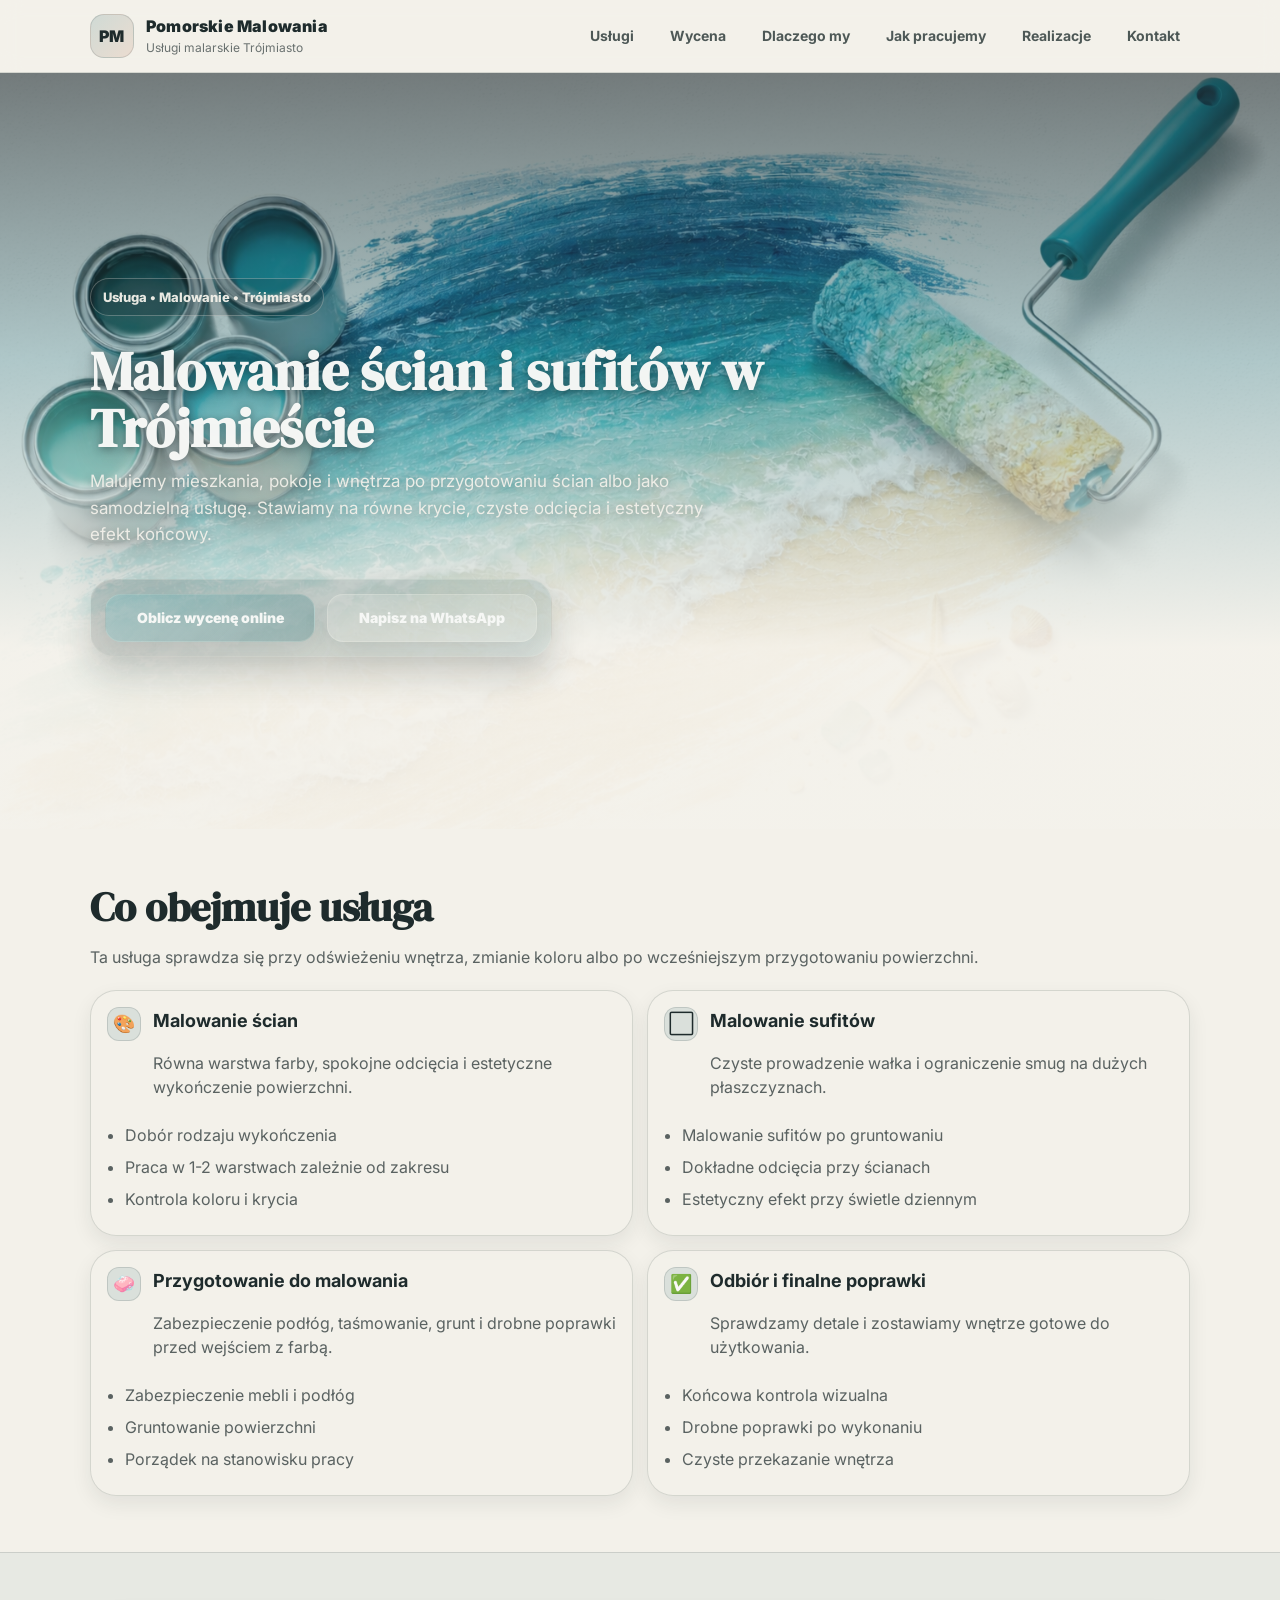
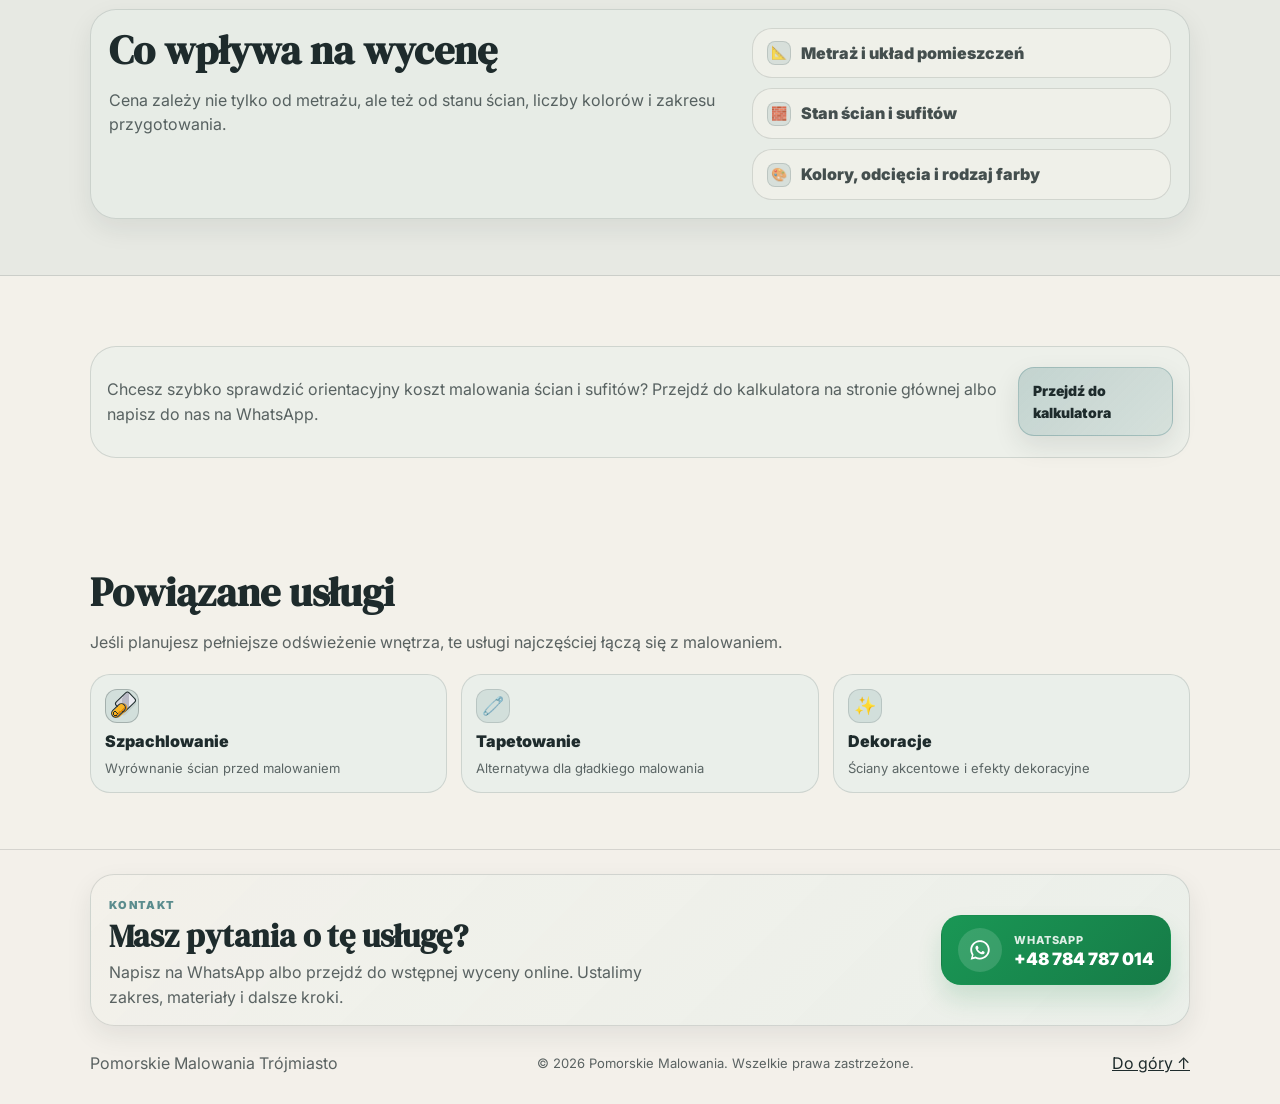
==== malowanie-scian-sufitow-trojmiasto.html @ f87e85d4 "Add SEO pages and sitemap for website" ====
﻿<!doctype html>
<html lang="pl" data-lang="pl">
  <head>
    <meta charset="UTF-8" />
    <meta name="viewport" content="width=device-width, initial-scale=1" />
    <meta name="description" content="Malowanie ścian i sufitów w Gdańsku, Gdyni i Sopocie. Równe odcięcia, estetyczne wykończenie, pomoc w doborze farby i szybka wycena online." />
    <meta name="robots" content="index,follow" />
    <meta name="theme-color" content="#2F6F73" />
    <meta property="og:title" content="Malowanie ścian i sufitów Trójmiasto | Pomorskie Malowania" />
    <meta property="og:description" content="Malowanie ścian i sufitów w Trójmieście. Czysta praca, równe odcięcia i szybka wycena online." />
    <meta property="og:type" content="website" />
    <meta property="og:locale" content="pl_PL" />
    <meta property="og:url" content="https://pomorskie-malowania.pl/malowanie-scian-sufitow-trojmiasto.html" />
    <meta property="og:image" content="./img/og-cover.jpg" />
    <link rel="canonical" href="https://pomorskie-malowania.pl/malowanie-scian-sufitow-trojmiasto.html" />
    <title>Malowanie ścian i sufitów Trójmiasto | Pomorskie Malowania</title>
    <link rel="preconnect" href="https://fonts.googleapis.com" />
    <link rel="preconnect" href="https://fonts.gstatic.com" crossorigin />
    <link
      href="https://fonts.googleapis.com/css2?family=DM+Serif+Display&family=Inter:wght@400;500;600;700;800;900&display=swap"
      rel="stylesheet"
    />
    <link rel="preload" as="image" href="./img/hero-texture.png" />
    <link rel="stylesheet" href="./style.css?v=20260315-9" />
    <link rel="icon" href="/favicon.ico" />
    <script type="application/ld+json">
      {
        "@context": "https://schema.org",
        "@type": "Service",
        "name": "Malowanie ścian i sufitów",
        "serviceType": "Malowanie ścian i sufitów",
        "areaServed": ["Gdańsk", "Gdynia", "Sopot"],
        "provider": {
          "@type": "LocalBusiness",
          "name": "Pomorskie Malowania",
          "telephone": "+48 784 787 014",
          "url": "https://pomorskie-malowania.pl"
        }
      }
    </script>
  </head>
  <body>
    <a class="skip-link" href="#top">Przejdź do treści</a>
    <header class="site-header">
      <div class="container header-row">
        <a class="brand" href="./index.html" aria-label="Pomorskie Malowania">
          <span class="brand-mark">PM</span>
          <span class="brand-text">
            <span class="brand-name">Pomorskie Malowania</span>
            <span class="brand-sub">Usługi malarskie Trójmiasto</span>
          </span>
        </a>
        <nav class="nav" aria-label="Nawigacja">
          <a href="./index.html#services">Usługi</a>
          <a href="./index.html#estimate">Wycena</a>
          <a href="./index.html#why">Dlaczego my</a>
          <a href="./index.html#process">Jak pracujemy</a>
          <a href="./index.html#gallery">Realizacje</a>
          <a href="./index.html#contact">Kontakt</a>
        </nav>
        <button
          class="burger"
          id="burger"
          data-label-open="Otwórz menu"
          data-label-close="Zamknij menu"
          aria-label="Otwórz menu"
          aria-expanded="false"
          aria-controls="mobileNav"
        >
          <span></span><span></span><span></span>
        </button>
      </div>
      <div class="mobile-nav" id="mobileNav">
        <a href="./index.html#services">Usługi</a>
        <a href="./index.html#estimate">Wycena</a>
        <a href="./index.html#why">Dlaczego my</a>
        <a href="./index.html#process">Jak pracujemy</a>
        <a href="./index.html#gallery">Realizacje</a>
        <a href="./index.html#faq">FAQ</a>
        <a href="./index.html#contact">Kontakt</a>
      </div>
    </header>
    <main id="top">
      <section class="hero-cover service-hero" aria-label="Malowanie ścian i sufitów w Trójmieście">
        <div class="hero-overlay"></div>
        <div class="container hero-content">
          <div class="hero-left">
            <p class="pill">Usługa • Malowanie • Trójmiasto</p>
            <h1 class="h1">Malowanie ścian i sufitów w Trójmieście</h1>
            <p class="lead">Malujemy mieszkania, pokoje i wnętrza po przygotowaniu ścian albo jako samodzielną usługę. Stawiamy na równe krycie, czyste odcięcia i estetyczny efekt końcowy.</p>
            <div class="hero-actions">
              <a class="btn btn-primary" href="./index.html#estimate">Oblicz wycenę online</a>
              <a class="btn btn-ghost" href="https://wa.me/48784787014" target="_blank" rel="noopener">Napisz na WhatsApp</a>
            </div>
          </div>
        </div>
      </section>

      <section class="section">
        <div class="container">
          <div class="section-head">
            <h2 class="h2">Co obejmuje usługa</h2>
            <p class="muted">Ta usługa sprawdza się przy odświeżeniu wnętrza, zmianie koloru albo po wcześniejszym przygotowaniu powierzchni.</p>
          </div>
          <div class="service-grid">
            <article class="service">
              <div class="service-top"><span class="ui-ico">🎨</span><div><h3 class="h3">Malowanie ścian</h3><p class="muted">Równa warstwa farby, spokojne odcięcia i estetyczne wykończenie powierzchni.</p></div></div>
              <ul class="service-list"><li>Dobór rodzaju wykończenia</li><li>Praca w 1-2 warstwach zależnie od zakresu</li><li>Kontrola koloru i krycia</li></ul>
            </article>
            <article class="service">
              <div class="service-top"><span class="ui-ico">⬜</span><div><h3 class="h3">Malowanie sufitów</h3><p class="muted">Czyste prowadzenie wałka i ograniczenie smug na dużych płaszczyznach.</p></div></div>
              <ul class="service-list"><li>Malowanie sufitów po gruntowaniu</li><li>Dokładne odcięcia przy ścianach</li><li>Estetyczny efekt przy świetle dziennym</li></ul>
            </article>
            <article class="service">
              <div class="service-top"><span class="ui-ico">🧼</span><div><h3 class="h3">Przygotowanie do malowania</h3><p class="muted">Zabezpieczenie podłóg, taśmowanie, grunt i drobne poprawki przed wejściem z farbą.</p></div></div>
              <ul class="service-list"><li>Zabezpieczenie mebli i podłóg</li><li>Gruntowanie powierzchni</li><li>Porządek na stanowisku pracy</li></ul>
            </article>
            <article class="service">
              <div class="service-top"><span class="ui-ico">✅</span><div><h3 class="h3">Odbiór i finalne poprawki</h3><p class="muted">Sprawdzamy detale i zostawiamy wnętrze gotowe do użytkowania.</p></div></div>
              <ul class="service-list"><li>Końcowa kontrola wizualna</li><li>Drobne poprawki po wykonaniu</li><li>Czyste przekazanie wnętrza</li></ul>
            </article>
          </div>
        </div>
      </section>

      <section class="section section-soft">
        <div class="container">
          <div class="promise">
            <div class="promise-left">
              <h2 class="h2">Co wpływa na wycenę</h2>
              <p class="muted">Cena zależy nie tylko od metrażu, ale też od stanu ścian, liczby kolorów i zakresu przygotowania.</p>
            </div>
            <div class="promise-right">
              <div class="promise-item"><span class="ui-ico">📐</span>Metraż i układ pomieszczeń</div>
              <div class="promise-item"><span class="ui-ico">🧱</span>Stan ścian i sufitów</div>
              <div class="promise-item"><span class="ui-ico">🎨</span>Kolory, odcięcia i rodzaj farby</div>
            </div>
          </div>
        </div>
      </section>

      <section class="section">
        <div class="container">
          <div class="service-cta">
            <p class="muted">Chcesz szybko sprawdzić orientacyjny koszt malowania ścian i sufitów? Przejdź do kalkulatora na stronie głównej albo napisz do nas na WhatsApp.</p>
            <a class="btn btn-primary" href="./index.html#estimate">Przejdź do kalkulatora</a>
          </div>
        </div>
      </section>

      <section class="section">
        <div class="container">
          <div class="section-head">
            <h2 class="h2">Powiązane usługi</h2>
            <p class="muted">Jeśli planujesz pełniejsze odświeżenie wnętrza, te usługi najczęściej łączą się z malowaniem.</p>
          </div>
          <div class="grid-3">
            <a class="type" href="./szpachlowanie-scian-trojmiasto.html"><span class="ui-ico ui-ico-putty" aria-hidden="true"></span><span class="type-title">Szpachlowanie</span><span class="type-text">Wyrównanie ścian przed malowaniem</span></a>
            <a class="type" href="./tapetowanie-trojmiasto.html"><span class="ui-ico">🧷</span><span class="type-title">Tapetowanie</span><span class="type-text">Alternatywa dla gładkiego malowania</span></a>
            <a class="type" href="./wykonczenia-dekoracyjne-trojmiasto.html"><span class="ui-ico">✨</span><span class="type-title">Dekoracje</span><span class="type-text">Ściany akcentowe i efekty dekoracyjne</span></a>
          </div>
        </div>
      </section>
    </main>
    <footer class="footer" id="contact">
      <div class="container footer-stack">
        <div class="footer-contact-card">
          <div class="footer-contact-copy">
            <span class="footer-kicker">Kontakt</span>
            <h2 class="footer-title">Masz pytania o tę usługę?</h2>
            <p class="muted footer-text">
              Napisz na WhatsApp albo przejdź do wstępnej wyceny online. Ustalimy zakres, materiały i dalsze kroki.
            </p>
          </div>
          <a
            class="footer-whatsapp"
            href="https://wa.me/48784787014"
            target="_blank"
            rel="noopener"
            aria-label="Napisz na WhatsApp +48 784 787 014"
          >
            <span class="footer-whatsapp-icon" aria-hidden="true">
              <svg viewBox="0 0 32 32" focusable="false">
                <path d="M16 3C8.83 3 3 8.71 3 15.76c0 2.54.76 4.98 2.2 7.08L3.5 29l6.39-1.66A13.2 13.2 0 0 0 16 28.53c7.17 0 13-5.72 13-12.77S23.17 3 16 3Zm0 23.3c-1.9 0-3.76-.5-5.39-1.46l-.39-.23-3.79.98 1.01-3.66-.25-.38a10.97 10.97 0 0 1-1.7-5.79c0-5.82 4.71-10.55 10.51-10.55 5.8 0 10.51 4.73 10.51 10.55 0 5.82-4.71 10.54-10.51 10.54Zm5.76-7.9c-.31-.15-1.83-.89-2.11-.99-.28-.1-.49-.15-.69.15-.2.3-.79.99-.97 1.2-.18.2-.36.23-.67.08-.31-.15-1.3-.47-2.47-1.5a9.24 9.24 0 0 1-1.72-2.1c-.18-.3-.02-.46.13-.61.14-.14.31-.36.46-.53.15-.18.2-.3.31-.5.1-.2.05-.38-.03-.53-.08-.15-.69-1.66-.95-2.28-.25-.59-.5-.51-.69-.52h-.59c-.2 0-.53.08-.81.38s-1.06 1.03-1.06 2.51 1.08 2.9 1.24 3.1c.15.2 2.11 3.34 5.11 4.67.71.31 1.26.5 1.69.64.71.23 1.35.2 1.86.12.57-.09 1.83-.75 2.09-1.47.26-.72.26-1.34.18-1.47-.08-.13-.28-.2-.59-.35Z" />
              </svg>
            </span>
            <span class="footer-whatsapp-copy">
              <span class="footer-whatsapp-label">WhatsApp</span>
              <span class="footer-whatsapp-number">+48 784 787 014</span>
            </span>
          </a>
        </div>
        <div class="footer-row">
          <span class="muted">Pomorskie Malowania Trójmiasto</span>
          <p class="tiny muted">© <span id="year"></span> Pomorskie Malowania. <span>Wszelkie prawa zastrzeżone.</span></p>
          <a class="muted link" href="#top">Do góry ↑</a>
        </div>
      </div>
    </footer>
    <script src="./script.js?v=20260314-1"></script>
  </body>
</html>
---- style.css ----
﻿:root {
  /* Palette */
  --bg: #f3f1ea;
  --surface: #e7efea;
  --sea: #2f6f73;
  --ink: #1e2b2c;
  --accent: #c77b5a;

  --line: rgba(30, 43, 44, 0.14);
  --shadow: 0 14px 40px rgba(30, 43, 44, 0.12);
  --shadow2: 0 10px 26px rgba(30, 43, 44, 0.1);

  --r-xl: 26px;
  --r-lg: 20px;
  --r-md: 16px;
}

* {
  box-sizing: border-box;
}

html {
  scroll-behavior: smooth;
}

body {
  margin: 0;
  background: var(--bg);
  color: var(--ink);
  font-family:
    Inter,
    system-ui,
    -apple-system,
    Segoe UI,
    Roboto,
    Arial,
    sans-serif;
  line-height: 1.55;
}

img {
  max-width: 100%;
  height: auto;
}

.container {
  width: min(1100px, calc(100% - 32px));
  margin: 0 auto;
}

/* Accessibility */
.skip-link {
  position: absolute;
  left: -999px;
  top: 10px;
  padding: 10px 12px;
  border-radius: 12px;
  background: rgba(47, 111, 115, 0.18);
  border: 1px solid var(--line);
  color: var(--ink);
  text-decoration: none;
  font-weight: 900;
  z-index: 9999;
}
.skip-link:focus {
  left: 12px;
}

/* Typography */
.h1 {
  font-family: "DM Serif Display", serif;
  font-size: clamp(32px, 4.2vw, 54px);
  line-height: 1.05;
  margin: 14px 0 12px;
  letter-spacing: 0.2px;
}

.h2 {
  font-family: "DM Serif Display", serif;
  font-size: clamp(26px, 3.2vw, 40px);
  line-height: 1.1;
  margin: 0 0 10px;
}

.h3 {
  font-size: 18px;
  margin: 0 0 10px;
}

.lead {
  font-size: 17px;
  margin: 0 0 18px;
  color: rgba(30, 43, 44, 0.86);
}

.muted {
  color: rgba(30, 43, 44, 0.72);
}
.tiny {
  font-size: 13px;
}
.accent {
  color: var(--sea);
}

a:focus-visible,
button:focus-visible,
input:focus-visible,
select:focus-visible,
textarea:focus-visible {
  outline: 3px solid rgba(47, 111, 115, 0.28);
  outline-offset: 2px;
}

/* Header */
.site-header {
  position: sticky;
  top: 0;
  z-index: 50;
  backdrop-filter: blur(10px);
  background: rgba(243, 241, 234, 0.72);
  border-bottom: 1px solid var(--line);
}

.header-row {
  display: flex;
  align-items: center;
  justify-content: space-between;
  padding: 14px 0;
  gap: 14px;
}

.brand {
  display: flex;
  align-items: center;
  gap: 12px;
  text-decoration: none;
  color: var(--ink);
}

.brand-mark {
  width: 44px;
  height: 44px;
  display: grid;
  place-items: center;
  border-radius: 14px;
  background: linear-gradient(
    135deg,
    rgba(47, 111, 115, 0.18),
    rgba(199, 123, 90, 0.18)
  );
  border: 1px solid var(--line);
  font-weight: 900;
  letter-spacing: 0.6px;
}

.brand-text {
  display: flex;
  flex-direction: column;
}
.brand-name {
  font-weight: 900;
  letter-spacing: 0.2px;
}
.brand-sub {
  font-size: 12px;
  color: rgba(30, 43, 44, 0.65);
}

.nav {
  display: flex;
  gap: 16px;
  align-items: center;
}

.nav a {
  text-decoration: none;
  color: rgba(30, 43, 44, 0.78);
  font-weight: 700;
  font-size: 14px;
  padding: 10px 10px;
  border-radius: 12px;
}

.nav a:hover {
  background: rgba(47, 111, 115, 0.1);
  color: var(--ink);
}

/* Burger + mobile */
.burger {
  display: none;
  width: 46px;
  height: 46px;
  border-radius: 14px;
  background: rgba(47, 111, 115, 0.1);
  border: 1px solid var(--line);
  cursor: pointer;
}

.burger span {
  display: block;
  width: 20px;
  height: 2px;
  background: rgba(30, 43, 44, 0.8);
  margin: 5px auto;
  border-radius: 4px;
}

.mobile-nav {
  display: none;
  border-top: 1px solid var(--line);
  padding: 10px 0 14px;
}

.mobile-nav a {
  display: block;
  padding: 12px 16px;
  margin: 6px 16px;
  border-radius: 14px;
  text-decoration: none;
  font-weight: 800;
  color: rgba(30, 43, 44, 0.82);
  background: rgba(47, 111, 115, 0.08);
  border: 1px solid var(--line);
}

.mobile-nav.is-open {
  display: block;
}

/* Sections */
.section {
  padding: 56px 0;
}

.section-soft {
  background: rgba(47, 111, 115, 0.06);
  border-top: 1px solid var(--line);
  border-bottom: 1px solid var(--line);
}

.section-head {
  margin-bottom: 20px;
}

/* Buttons */
.btn {
  display: inline-flex;
  align-items: center;
  justify-content: center;
  gap: 10px;
  padding: 12px 14px;
  border-radius: 16px;
  border: 1px solid var(--line);
  text-decoration: none;
  font-weight: 900;
  font-size: 14px;
  transition:
    transform 0.08s ease,
    box-shadow 0.2s ease,
    background 0.2s ease;
  user-select: none;
  color: inherit;
}

.btn:active {
  transform: translateY(1px);
}

.btn-primary {
  background: linear-gradient(
    135deg,
    rgba(47, 111, 115, 0.22),
    rgba(47, 111, 115, 0.12)
  );
  border-color: rgba(47, 111, 115, 0.28);
  box-shadow: var(--shadow2);
}

.btn-primary:hover {
  background: linear-gradient(
    135deg,
    rgba(47, 111, 115, 0.28),
    rgba(199, 123, 90, 0.14)
  );
}

.btn-ghost {
  background: rgba(243, 241, 234, 0.6);
  color: rgba(30, 43, 44, 0.88);
}

.btn-ghost:hover {
  background: rgba(47, 111, 115, 0.1);
}
.btn-wide {
  width: 100%;
}

/* HERO */
.service-hero {
  min-height: 68vh;
  min-height: 68svh;
  padding: 48px 0 30px;
}

.service-hero .hero-left {
  max-width: 760px;
}

.hero-cover {
  position: relative;
  min-height: 84vh;
  min-height: 84svh;
  display: flex;
  align-items: center;
  padding: 56px 0 36px;

  background-image: url("./img/hero-texture.png");
  background-size: cover;
  background-position: 65% 35%;
  background-repeat: no-repeat;

  overflow: hidden;
}

.hero-overlay {
  position: absolute;
  inset: 0;
  background: linear-gradient(
    180deg,
    rgba(30, 43, 44, 0.62) 0%,
    rgba(47, 111, 115, 0.38) 38%,
    rgba(243, 241, 234, 0.94) 76%
  );
  z-index: 1;
  pointer-events: none;
}

.hero-content {
  position: relative;
  z-index: 2;
}

.hero-left {
  max-width: 680px;
  animation: heroFade 900ms ease-out both;
}

@keyframes heroFade {
  from {
    opacity: 0;
    transform: translateY(14px);
  }
  to {
    opacity: 1;
    transform: translateY(0);
  }
}

/* Better headline contrast on textured hero image */
.hero-cover .h1 {
  color: rgba(247, 248, 246, 0.98);
  text-shadow:
    0 2px 8px rgba(30, 43, 44, 0.45),
    0 10px 26px rgba(30, 43, 44, 0.25);
}

.hero-cover .lead {
  color: rgba(243, 241, 234, 0.92);
  text-shadow: 0 2px 10px rgba(30, 43, 44, 0.35);
  max-width: 58ch;
}

.hero-cover .accent {
  color: rgba(127, 191, 194, 0.98);
}

.pill {
  display: inline-block;
  padding: 8px 12px;
  border-radius: 999px;
  border: 1px solid rgba(243, 241, 234, 0.28);
  background: rgba(30, 43, 44, 0.18);
  font-weight: 800;
  font-size: 13px;
  color: rgba(243, 241, 234, 0.95);
}

.hero-actions {
  display: inline-flex;
  gap: 12px;
  flex-wrap: wrap;
  align-items: center;
  margin-top: 14px;
  padding: 14px;
  border-radius: 24px;
  border: 1px solid rgba(243, 241, 234, 0.18);
  background: linear-gradient(
    135deg,
    rgba(30, 43, 44, 0.18),
    rgba(47, 111, 115, 0.14)
  );
  box-shadow: 0 18px 34px rgba(30, 43, 44, 0.18);
  backdrop-filter: blur(10px);
}

.hero-actions .btn {
  min-width: 210px;
  box-shadow: var(--shadow2);
}

.hero-actions .btn-primary {
  background: linear-gradient(
    135deg,
    rgba(127, 191, 194, 0.4),
    rgba(47, 111, 115, 0.3)
  );
  border-color: rgba(243, 241, 234, 0.18);
  color: rgba(247, 248, 246, 0.98);
}

.hero-actions .btn-primary:hover {
  background: linear-gradient(
    135deg,
    rgba(127, 191, 194, 0.5),
    rgba(47, 111, 115, 0.36)
  );
}

.hero-actions .btn-ghost {
  background: rgba(243, 241, 234, 0.12);
  border-color: rgba(243, 241, 234, 0.24);
  color: rgba(247, 248, 246, 0.98);
}

.hero-actions .btn-ghost:hover {
  background: rgba(243, 241, 234, 0.2);
}

/* Peek section */
.peek {
  margin-top: -34px;
  padding-bottom: 18px;
}

.peek-card {
  background: rgba(243, 241, 234, 0.86);
  border: 1px solid var(--line);
  border-radius: var(--r-xl);
  box-shadow: var(--shadow);
  padding: 18px;
  backdrop-filter: blur(6px);
}

.peek-head {
  display: flex;
  align-items: flex-end;
  justify-content: space-between;
  gap: 12px;
  margin-bottom: 14px;
}
.peek-head .h2 {
  margin: 0;
}

.peek-grid {
  display: grid;
  grid-template-columns: repeat(4, 1fr);
  gap: 12px;
}

.type {
  display: flex;
  flex-direction: column;
  gap: 6px;
  text-decoration: none;
  color: inherit;
  padding: 14px;
  border-radius: var(--r-lg);
  border: 1px solid var(--line);
  background: rgba(231, 239, 234, 0.72);
  transition:
    transform 0.12s ease,
    background 0.2s ease,
    box-shadow 0.2s ease;
}

.type:hover {
  transform: translateY(-2px);
  background: rgba(231, 239, 234, 0.9);
  box-shadow: 0 10px 24px rgba(30, 43, 44, 0.1);
}

.ui-ico {
  width: 34px;
  height: 34px;
  border-radius: 12px;
  display: grid;
  place-items: center;
  background: rgba(47, 111, 115, 0.12);
  border: 1px solid var(--line);
  font-size: 18px;
  line-height: 1;
  flex: 0 0 auto;
}

.ui-ico.ui-ico-putty {
  position: relative;
  overflow: visible;
  font-size: 0;
  border-color: rgba(31, 43, 45, 0.26);
}

.ui-ico.ui-ico-putty::before {
  content: "";
  position: absolute;
  left: 10px;
  top: 5px;
  width: 17px;
  height: 12px;
  border-radius: 3px;
  border: 1.6px solid #1f2b2d;
  background: linear-gradient(
    135deg,
    #d7d7de 0 35%,
    #b9b9c5 35% 68%,
    #ececf2 68% 100%
  );
  transform: rotate(-44deg);
  box-shadow: -2px 2px 0 rgba(31, 43, 45, 0.08);
}

.ui-ico.ui-ico-putty::after {
  content: "";
  position: absolute;
  left: 4px;
  top: 16px;
  width: 15px;
  height: 7px;
  border-radius: 999px;
  border: 1.6px solid #1f2b2d;
  background:
    radial-gradient(
      circle at 3px 50%,
      transparent 0 1.5px,
      #1f2b2d 1.6px 2.3px,
      transparent 2.4px
    ),
    linear-gradient(180deg, #f9b525 0 70%, #e38d06 70% 100%);
  transform: rotate(-44deg);
  box-shadow: 1px 1px 0 rgba(227, 141, 6, 0.85);
}

.type-title {
  font-weight: 900;
}
.type-text {
  color: rgba(30, 43, 44, 0.7);
  font-size: 13px;
  line-height: 1.35;
}

/* Services */
.service-grid {
  display: grid;
  grid-template-columns: repeat(2, 1fr);
  gap: 14px;
}

.service {
  background: rgba(243, 241, 234, 0.78);
  border: 1px solid var(--line);
  border-radius: var(--r-xl);
  padding: 16px;
  box-shadow: 0 8px 20px rgba(30, 43, 44, 0.08);
}

.service-top {
  display: flex;
  gap: 12px;
  align-items: flex-start;
}

.tags {
  display: flex;
  gap: 8px;
  flex-wrap: wrap;
  margin: 12px 0 10px;
}

.tag {
  padding: 7px 10px;
  border-radius: 999px;
  border: 1px solid var(--line);
  background: rgba(231, 239, 234, 0.7);
  font-size: 12px;
  font-weight: 900;
  color: rgba(30, 43, 44, 0.8);
}

.service-list {
  margin: 0;
  padding-left: 18px;
  color: rgba(30, 43, 44, 0.72);
}
.service-list li {
  margin: 7px 0;
}

.service-more {
  display: inline-flex;
  margin-top: 14px;
  text-decoration: none;
  font-weight: 900;
  color: var(--sea);
}

.service-more:hover {
  color: var(--ink);
}

.service-cta {
  margin-top: 14px;
  display: flex;
  align-items: center;
  justify-content: space-between;
  gap: 12px;
  padding: 14px 16px;
  border-radius: var(--r-xl);
  border: 1px solid var(--line);
  background: rgba(231, 239, 234, 0.55);
}

/* Features */
.grid-3 {
  display: grid;
  grid-template-columns: repeat(3, 1fr);
  gap: 14px;
}

.feature {
  background: rgba(243, 241, 234, 0.72);
  border: 1px solid var(--line);
  border-radius: var(--r-xl);
  padding: 16px;
}

.feature .ui-ico {
  margin-bottom: 10px;
}

/* Promise */
.promise {
  display: grid;
  grid-template-columns: 1.2fr 0.8fr;
  gap: 14px;
  padding: 18px;
  border-radius: var(--r-xl);
  border: 1px solid var(--line);
  background: rgba(231, 239, 234, 0.55);
  box-shadow: 0 10px 26px rgba(30, 43, 44, 0.08);
}

.promise-right {
  display: grid;
  gap: 10px;
  align-content: start;
}

.promise-item {
  display: flex;
  align-items: center;
  gap: 10px;
  padding: 12px 14px;
  border-radius: var(--r-lg);
  border: 1px solid var(--line);
  background: rgba(243, 241, 234, 0.72);
  font-weight: 900;
  color: rgba(30, 43, 44, 0.82);
}

.promise-item .ui-ico {
  width: 24px;
  height: 24px;
  border-radius: 8px;
  font-size: 13px;
}

/* Steps */
.steps {
  list-style: none;
  padding: 0;
  margin: 0;
  display: grid;
  gap: 12px;
}

.step {
  display: flex;
  gap: 14px;
  align-items: flex-start;
  background: rgba(243, 241, 234, 0.72);
  border: 1px solid var(--line);
  border-radius: var(--r-xl);
  padding: 16px;
}

.step-num {
  width: 40px;
  height: 40px;
  border-radius: 16px;
  display: grid;
  place-items: center;
  background: rgba(199, 123, 90, 0.16);
  border: 1px solid var(--line);
  font-weight: 900;
}

/* Gallery */
.gallery {
  display: grid;
  grid-auto-flow: column;
  grid-auto-columns: clamp(220px, 28vw, 360px);
  gap: 12px;
  overflow-x: auto;
  overflow-y: hidden;
  -webkit-overflow-scrolling: touch;
  overscroll-behavior-x: contain;
  touch-action: pan-x;
  scroll-behavior: smooth;
  padding: 2px 2px 10px;
  scroll-snap-type: x mandatory;
  scrollbar-width: thin;
  scrollbar-color: rgba(47, 111, 115, 0.45) rgba(47, 111, 115, 0.08);
}

.gallery::-webkit-scrollbar {
  height: 10px;
}

.gallery::-webkit-scrollbar-track {
  background: rgba(47, 111, 115, 0.08);
  border-radius: 999px;
}

.gallery::-webkit-scrollbar-thumb {
  background: rgba(47, 111, 115, 0.45);
  border-radius: 999px;
}

.gallery::-webkit-scrollbar-thumb:hover {
  background: rgba(47, 111, 115, 0.62);
}

.shot {
  margin: 0;
  scroll-snap-align: start;
  border-radius: var(--r-xl);
  overflow: hidden;
  border: 1px solid var(--line);
  background: rgba(243, 241, 234, 0.55);
  box-shadow: 0 8px 20px rgba(30, 43, 44, 0.08);
  transform: translateZ(0);
}

.shot img {
  width: 100%;
  aspect-ratio: 4 / 3;
  object-fit: cover;
  display: block;
  cursor: zoom-in;
  transition:
    transform 0.22s ease,
    filter 0.22s ease;
}

.shot:hover img {
  transform: scale(1.04);
  filter: contrast(1.03);
}

/* Lightbox */
.lightbox {
  position: fixed;
  inset: 0;
  display: none;
  z-index: 999;
}

.lightbox.is-open {
  display: block;
}

.lightbox-backdrop {
  position: absolute;
  inset: 0;
  background: rgba(30, 43, 44, 0.72);
  backdrop-filter: blur(6px);
}

.lightbox-panel {
  position: absolute;
  inset: 18px;
  display: grid;
  place-items: center;
  padding: env(safe-area-inset-top) env(safe-area-inset-right)
    env(safe-area-inset-bottom) env(safe-area-inset-left);
}

.lightbox-img {
  max-width: min(1100px, 95vw);
  max-height: 88vh;
  max-height: 88svh;
  border-radius: 20px;
  border: 1px solid rgba(243, 241, 234, 0.22);
  box-shadow: 0 24px 70px rgba(0, 0, 0, 0.35);
  background: rgba(243, 241, 234, 0.15);
  -webkit-user-drag: none;
  user-select: none;
}

.lightbox-close {
  position: absolute;
  top: calc(12px + env(safe-area-inset-top));
  right: calc(12px + env(safe-area-inset-right));
  width: 44px;
  height: 44px;
  border-radius: 14px;
  border: 1px solid rgba(243, 241, 234, 0.22);
  background: rgba(243, 241, 234, 0.14);
  color: rgba(243, 241, 234, 0.92);
  font-size: 18px;
  font-weight: 900;
  cursor: pointer;
}

.lightbox-nav {
  position: absolute;
  top: 50%;
  width: 48px;
  height: 48px;
  border-radius: 14px;
  border: 1px solid rgba(243, 241, 234, 0.28);
  background: rgba(243, 241, 234, 0.14);
  color: rgba(243, 241, 234, 0.95);
  font-size: 30px;
  line-height: 1;
  transform: translateY(-50%);
  cursor: pointer;
  display: grid;
  place-items: center;
  touch-action: manipulation;
}

.lightbox-prev {
  left: calc(14px + env(safe-area-inset-left));
}

.lightbox-next {
  right: calc(14px + env(safe-area-inset-right));
}

.lightbox-count {
  position: absolute;
  bottom: calc(10px + env(safe-area-inset-bottom));
  left: 50%;
  transform: translateX(-50%);
  padding: 6px 10px;
  border-radius: 999px;
  border: 1px solid rgba(243, 241, 234, 0.24);
  background: rgba(30, 43, 44, 0.48);
  color: rgba(243, 241, 234, 0.95);
  font-size: 12px;
  font-weight: 700;
  letter-spacing: 0.03em;
}

.lightbox-nav:hover,
.lightbox-close:hover {
  background: rgba(243, 241, 234, 0.22);
}

/* FAQ */
.faq {
  display: grid;
  gap: 10px;
}

.faq-q {
  width: 100%;
  text-align: left;
  padding: 14px 16px;
  border-radius: var(--r-xl);
  border: 1px solid var(--line);
  background: rgba(243, 241, 234, 0.78);
  cursor: pointer;
  font-weight: 900;
  display: flex;
  align-items: center;
  justify-content: space-between;
  gap: 10px;
}

.faq-a {
  display: none;
  padding: 12px 16px 14px;
  margin-top: -6px;
  border-radius: 0 0 var(--r-xl) var(--r-xl);
  border: 1px solid var(--line);
  border-top: 0;
  background: rgba(231, 239, 234, 0.55);
  color: rgba(30, 43, 44, 0.78);
}

.faq-q.is-open {
  border-bottom-left-radius: 10px;
  border-bottom-right-radius: 10px;
}
.faq-q.is-open + .faq-a {
  display: block;
}

/* Footer */
.footer {
  padding: 24px 0 18px;
  border-top: 1px solid var(--line);
  background: rgba(243, 241, 234, 0.68);
}

.footer-stack {
  display: grid;
  gap: 14px;
}

.footer-contact-card {
  display: grid;
  grid-template-columns: minmax(0, 1fr) auto;
  gap: 16px;
  align-items: center;
  padding: 16px 18px;
  border-radius: 24px;
  border: 1px solid var(--line);
  background: linear-gradient(
    135deg,
    rgba(243, 241, 234, 0.68),
    rgba(231, 239, 234, 0.72)
  );
  box-shadow: 0 10px 26px rgba(30, 43, 44, 0.08);
}

.footer-kicker {
  display: inline-block;
  margin-bottom: 6px;
  font-size: 11px;
  font-weight: 900;
  letter-spacing: 0.12em;
  text-transform: uppercase;
  color: rgba(47, 111, 115, 0.78);
}

.footer-title {
  margin: 0;
  font-family: "DM Serif Display", Georgia, serif;
  font-size: clamp(24px, 3.2vw, 32px);
  line-height: 1;
}

.footer-text {
  max-width: 560px;
  margin: 8px 0 0;
}

.footer-whatsapp {
  display: inline-flex;
  align-items: center;
  gap: 12px;
  padding: 12px 16px;
  border-radius: 20px;
  border: 1px solid rgba(17, 137, 67, 0.12);
  text-decoration: none;
  color: #ffffff;
  background: linear-gradient(135deg, #1a9755, #167b47);
  box-shadow: 0 14px 24px rgba(17, 137, 67, 0.16);
}

.footer-whatsapp:hover {
  transform: translateY(-1px);
  box-shadow: 0 18px 28px rgba(17, 137, 67, 0.2);
}

.footer-whatsapp-icon {
  display: inline-flex;
  align-items: center;
  justify-content: center;
  width: 44px;
  height: 44px;
  border-radius: 50%;
  background: rgba(255, 255, 255, 0.14);
}

.footer-whatsapp-icon svg {
  width: 24px;
  height: 24px;
  fill: currentColor;
}

.footer-whatsapp-copy {
  display: grid;
  gap: 2px;
}

.footer-whatsapp-label {
  font-size: 11px;
  font-weight: 800;
  letter-spacing: 0.08em;
  text-transform: uppercase;
  opacity: 0.86;
}

.footer-whatsapp-number {
  font-size: 17px;
  font-weight: 900;
  line-height: 1;
}
.footer-row {
  display: flex;
  align-items: center;
  justify-content: space-between;
}

.link {
  color: inherit;
}

/* Responsive */
@media (max-width: 980px) {
  .nav {
    display: none;
  }
  .burger {
    display: block;
  }

  .peek-grid {
    grid-template-columns: repeat(2, 1fr);
  }
  .peek-head {
    flex-direction: column;
    align-items: flex-start;
  }

  .service-grid {
    grid-template-columns: 1fr;
  }
  .service-cta {
    flex-direction: column;
    align-items: flex-start;
  }

  .grid-3 {
    grid-template-columns: 1fr;
  }
  .promise {
    grid-template-columns: 1fr;
  }
  .footer-contact-card {
    grid-template-columns: 1fr;
  }

  .footer-whatsapp {
    width: 100%;
    justify-content: center;
  }
}

@media (max-width: 520px) {
  .hero-actions {
    width: 100%;
    padding: 12px;
  }

  .hero-actions .btn {
    width: 100%;
    min-width: 0;
  }

  .footer {
    padding-top: 22px;
  }

  .footer-contact-card {
    padding: 16px;
    border-radius: 22px;
  }

  .footer-title {
    font-size: 26px;
  }

  .footer-whatsapp {
    width: 100%;
    padding: 12px 14px;
    justify-content: flex-start;
  }

  .footer-whatsapp-number {
    font-size: 17px;
  }

  .footer-row {
    flex-direction: column;
    align-items: flex-start;
    gap: 8px;
  }

  .peek {
    margin-top: -22px;
  }
  .peek-grid {
    grid-template-columns: 1fr;
  }

  .hero-cover {
    min-height: 78vh;
    min-height: 78svh;
    background-position: 60% 25%;
    padding: 52px 0 28px;
  }

  .service-hero {
    min-height: 64vh;
    min-height: 64svh;
    padding: 44px 0 24px;
  }

  .gallery {
    scroll-snap-type: x proximity;
  }

  .lightbox-nav {
    width: 42px;
    height: 42px;
    font-size: 24px;
  }
  .lightbox-prev {
    left: calc(14px + env(safe-area-inset-left));
  }
  .lightbox-next {
    right: calc(14px + env(safe-area-inset-right));
  }
  .lightbox-img {
    max-height: 82vh;
    max-height: 82svh;
  }
}

/* Motion reduce */
@media (prefers-reduced-motion: reduce) {
  * {
    animation: none !important;
    transition: none !important;
  }
}
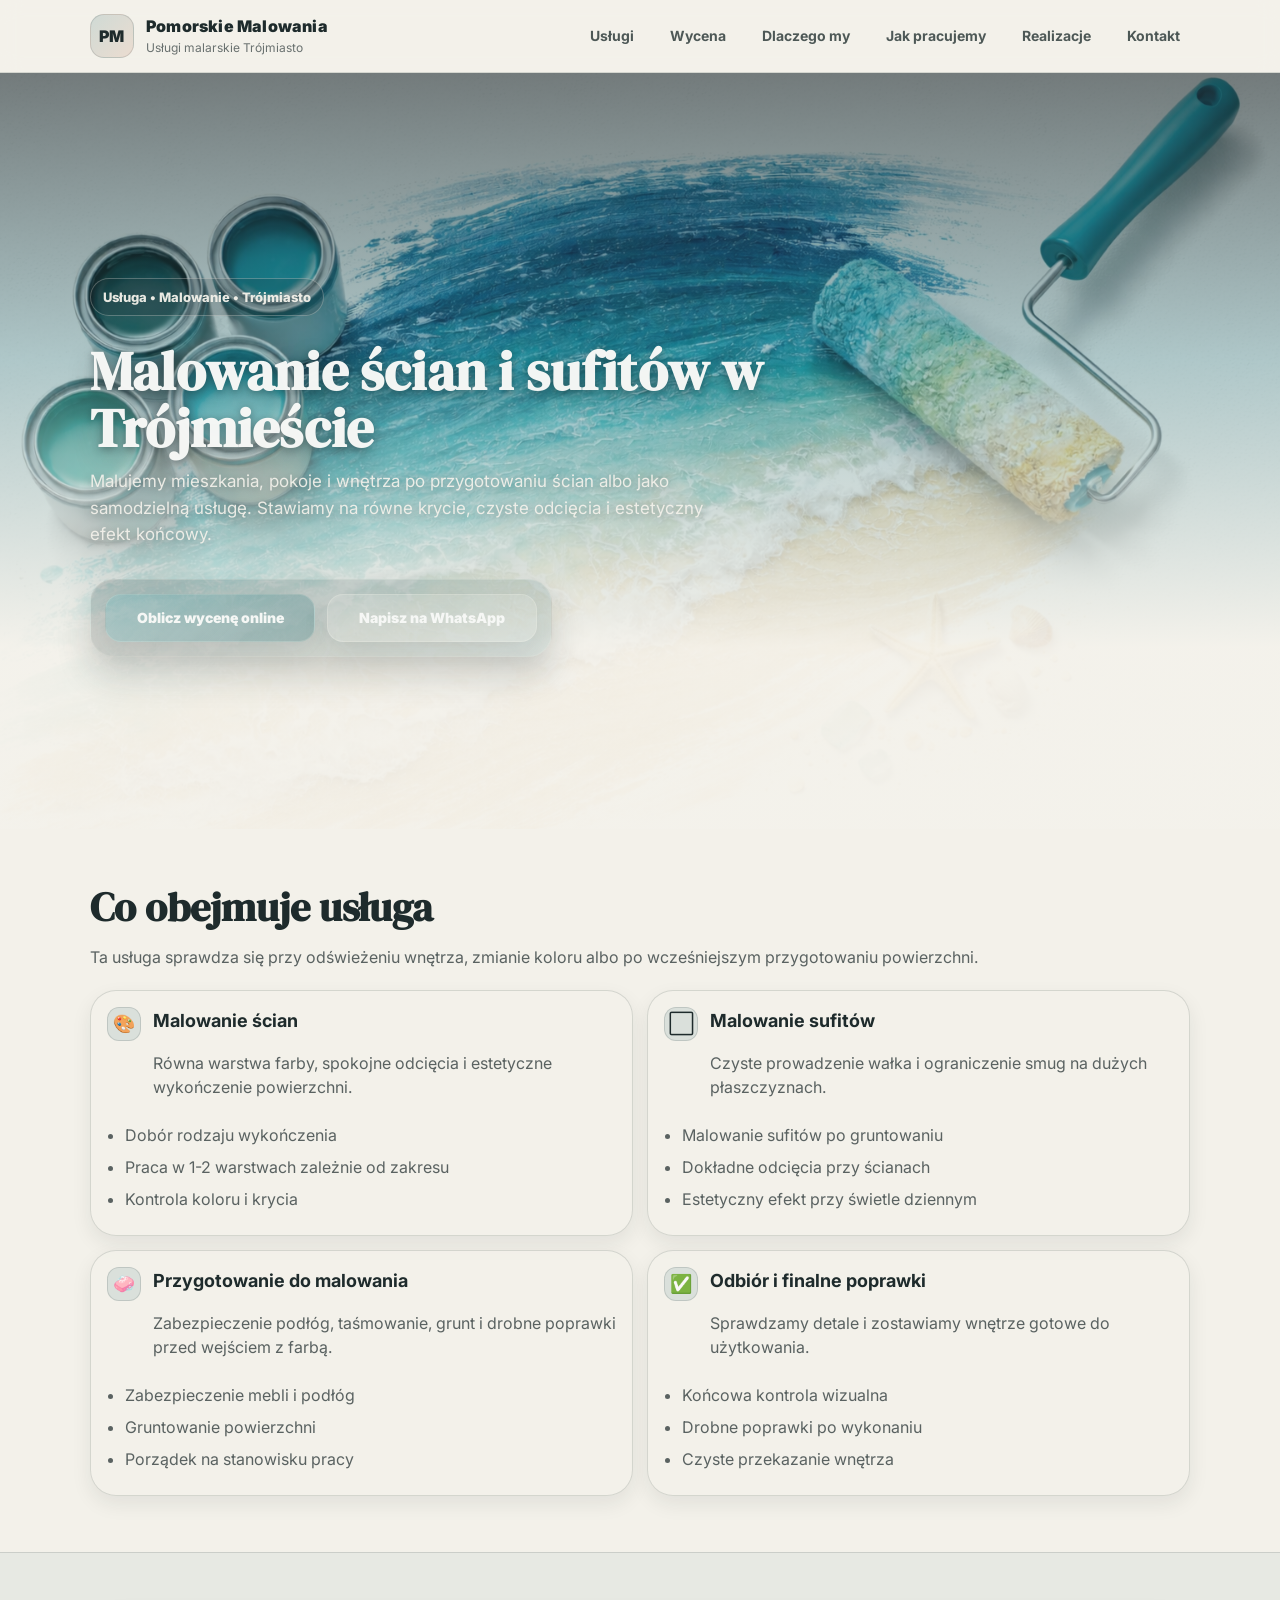
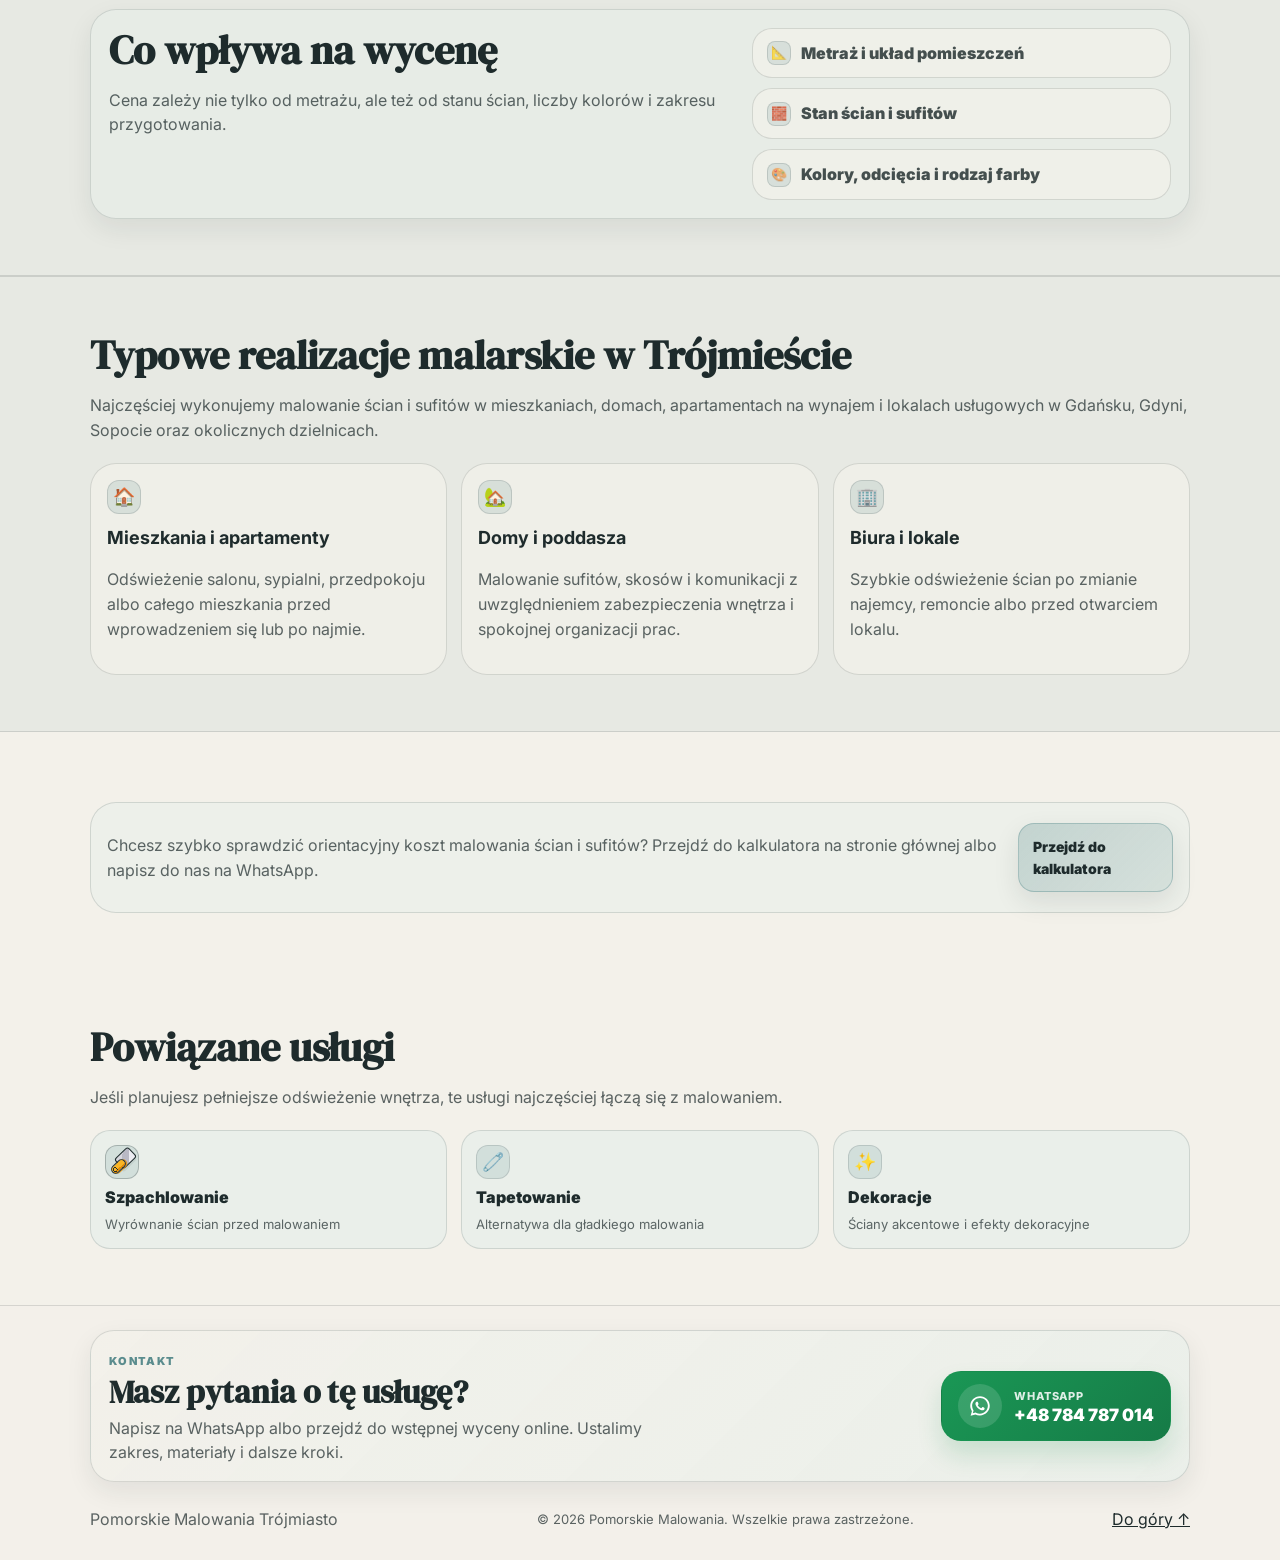
==== commit 7c09fc45: "Sprint 3: enrich gallery and local service content" ====
--- a/malowanie-scian-sufitow-trojmiasto.html
+++ b/malowanie-scian-sufitow-trojmiasto.html
@@ -139,6 +139,33 @@
         </div>
       </section>
 
+
+      <section class="section section-soft">
+        <div class="container">
+          <div class="section-head">
+            <h2 class="h2">Typowe realizacje malarskie w Trójmieście</h2>
+            <p class="muted">Najczęściej wykonujemy malowanie ścian i sufitów w mieszkaniach, domach, apartamentach na wynajem i lokalach usługowych w Gdańsku, Gdyni, Sopocie oraz okolicznych dzielnicach.</p>
+          </div>
+          <div class="grid-3">
+            <article class="feature">
+              <span class="ui-ico">🏠</span>
+              <h3 class="h3">Mieszkania i apartamenty</h3>
+              <p class="muted">Odświeżenie salonu, sypialni, przedpokoju albo całego mieszkania przed wprowadzeniem się lub po najmie.</p>
+            </article>
+            <article class="feature">
+              <span class="ui-ico">🏡</span>
+              <h3 class="h3">Domy i poddasza</h3>
+              <p class="muted">Malowanie sufitów, skosów i komunikacji z uwzględnieniem zabezpieczenia wnętrza i spokojnej organizacji prac.</p>
+            </article>
+            <article class="feature">
+              <span class="ui-ico">🏢</span>
+              <h3 class="h3">Biura i lokale</h3>
+              <p class="muted">Szybkie odświeżenie ścian po zmianie najemcy, remoncie albo przed otwarciem lokalu.</p>
+            </article>
+          </div>
+        </div>
+      </section>
+
       <section class="section">
         <div class="container">
           <div class="service-cta">
--- a/style.css
+++ b/style.css
@@ -781,6 +781,50 @@
   filter: contrast(1.03);
 }
 
+.shot-body {
+  display: grid;
+  gap: 8px;
+  padding: 14px 14px 16px;
+}
+
+.shot-meta {
+  margin: 0;
+  color: rgba(47, 111, 115, 0.86);
+  font-size: 12px;
+  font-weight: 800;
+  letter-spacing: 0.12em;
+  text-transform: uppercase;
+}
+
+.shot-title {
+  margin: 0;
+  font-family: "DM Serif Display", serif;
+  font-size: 22px;
+  line-height: 1.05;
+}
+
+.shot-text {
+  margin: 0;
+  color: rgba(30, 43, 44, 0.8);
+  font-size: 14px;
+}
+
+.shot-link {
+  width: fit-content;
+  color: var(--sea);
+  font-weight: 800;
+  text-decoration: none;
+  border-bottom: 1px solid rgba(47, 111, 115, 0.24);
+  transition:
+    color 0.18s ease,
+    border-color 0.18s ease;
+}
+
+.shot-link:hover {
+  color: var(--accent);
+  border-color: rgba(199, 123, 90, 0.34);
+}
+
 /* Lightbox */
 .lightbox {
   position: fixed;
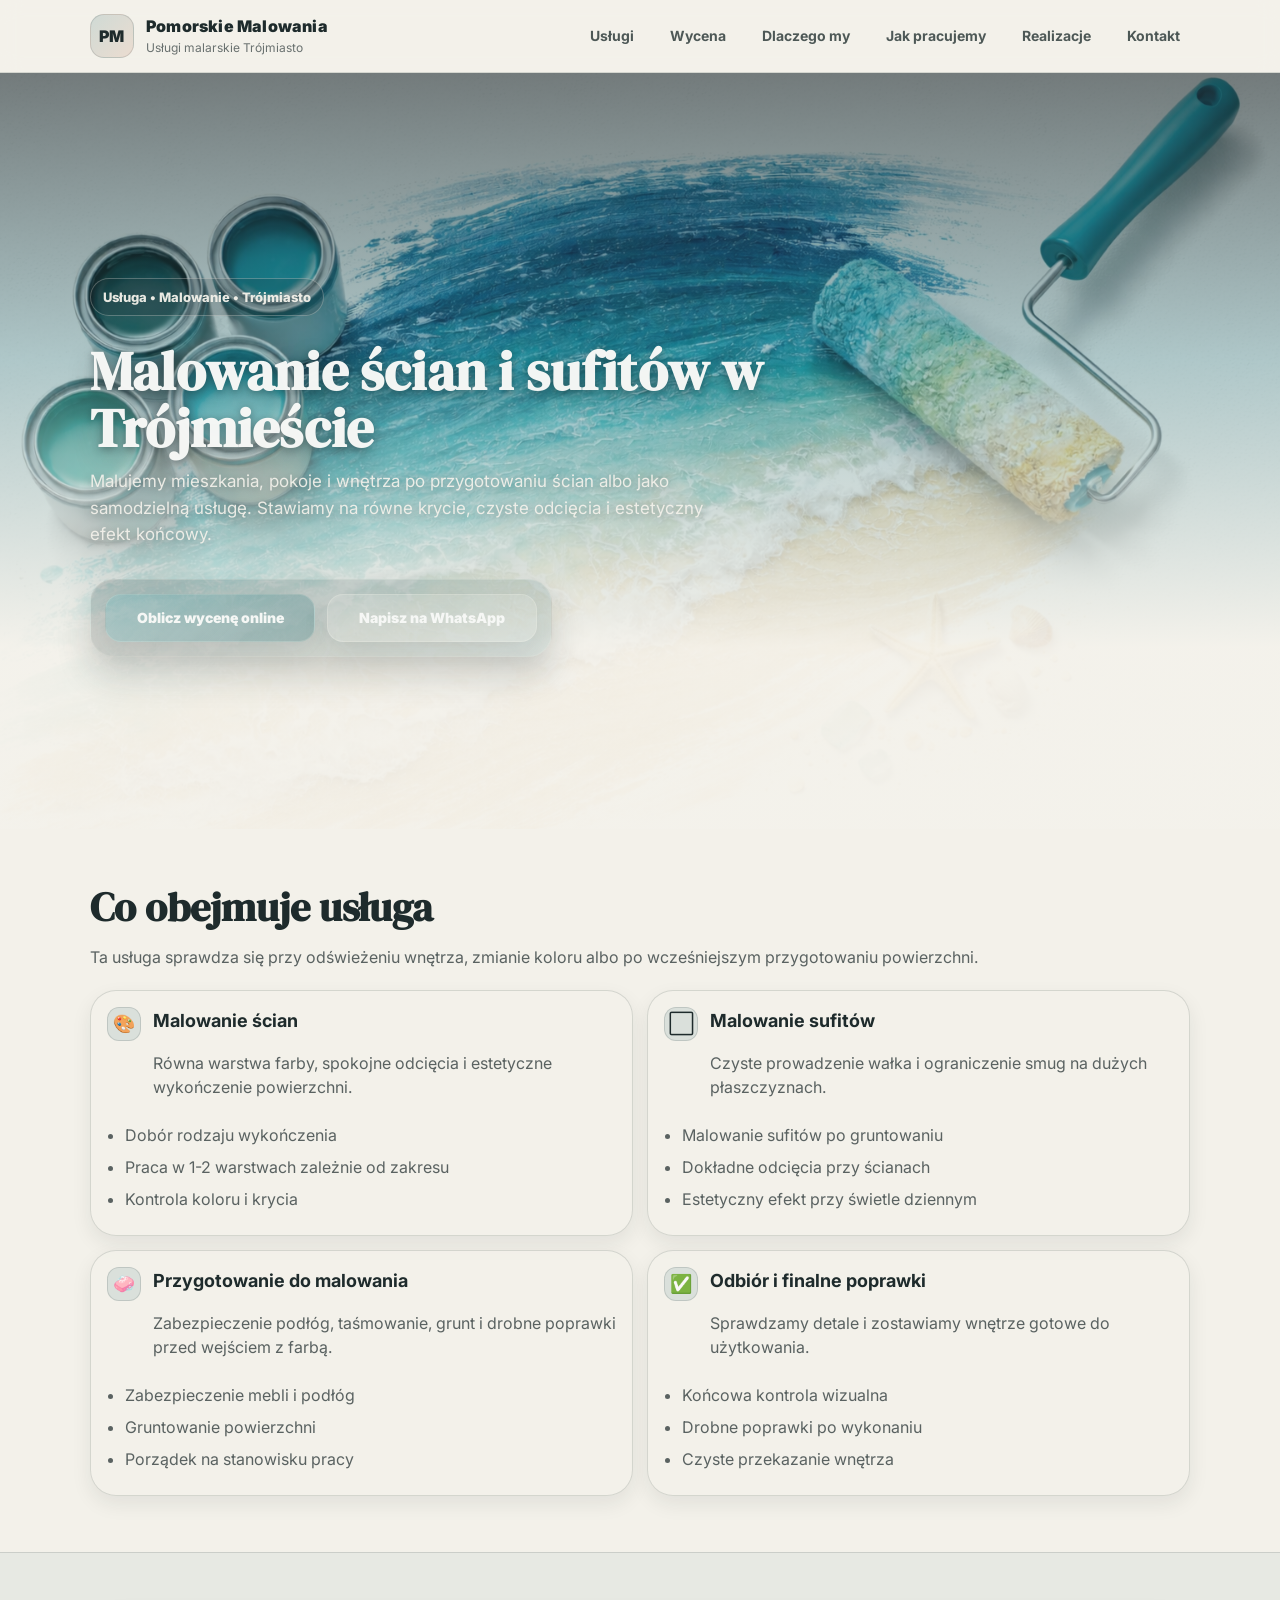
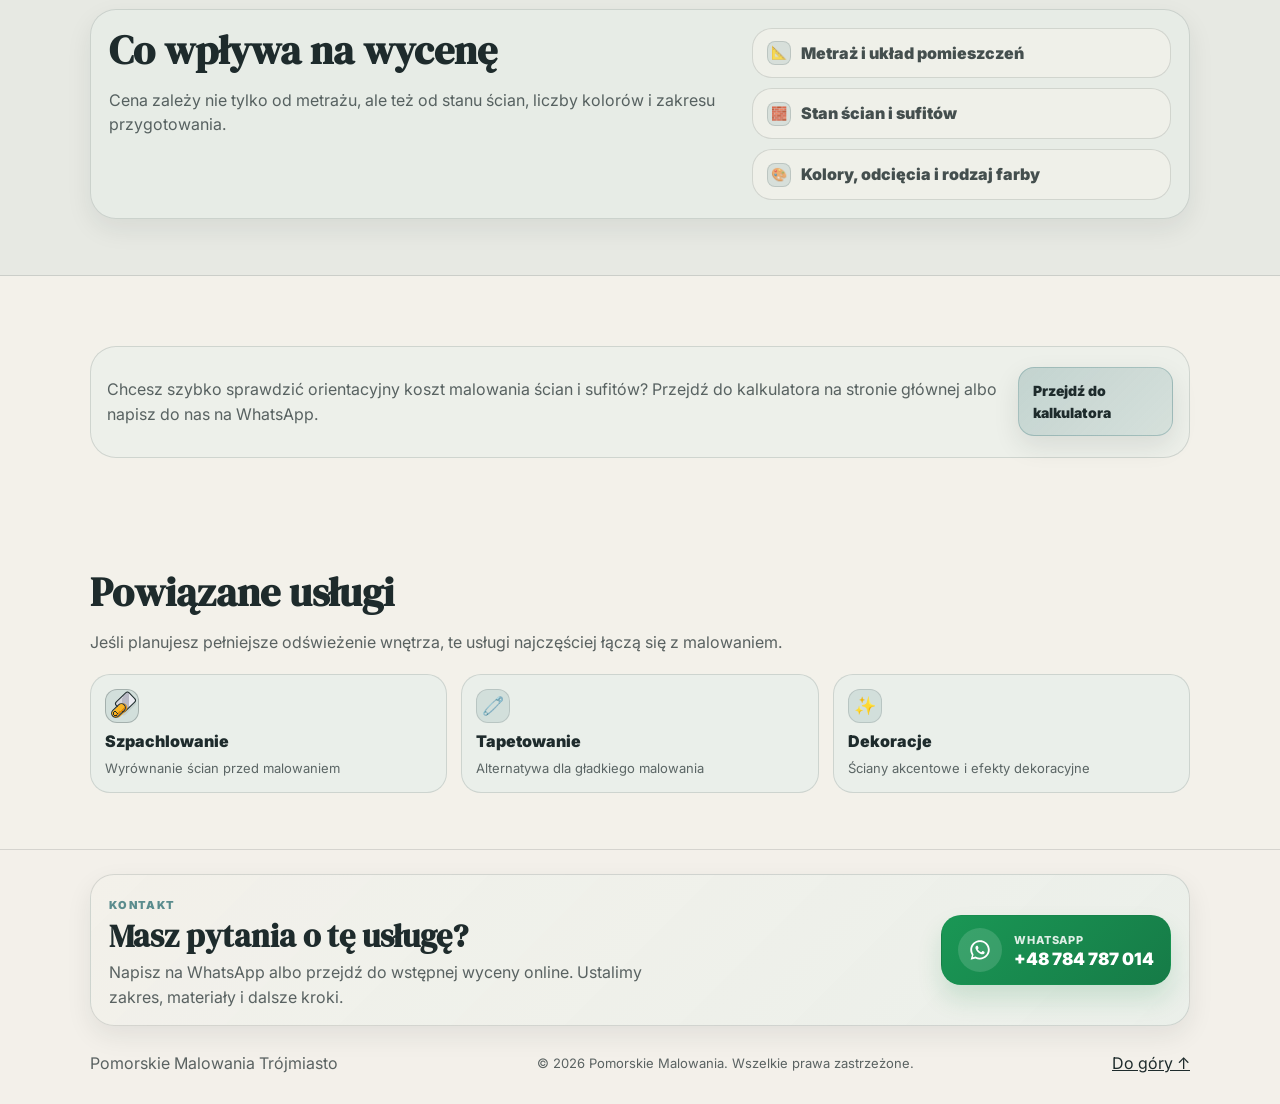
==== commit f0c99f9d: "Revert "Sprint 3: enrich gallery and local service content" This reverts commit 7c09fc454606a45b5aea" ====
--- a/malowanie-scian-sufitow-trojmiasto.html
+++ b/malowanie-scian-sufitow-trojmiasto.html
@@ -139,33 +139,6 @@
         </div>
       </section>
 
-
-      <section class="section section-soft">
-        <div class="container">
-          <div class="section-head">
-            <h2 class="h2">Typowe realizacje malarskie w Trójmieście</h2>
-            <p class="muted">Najczęściej wykonujemy malowanie ścian i sufitów w mieszkaniach, domach, apartamentach na wynajem i lokalach usługowych w Gdańsku, Gdyni, Sopocie oraz okolicznych dzielnicach.</p>
-          </div>
-          <div class="grid-3">
-            <article class="feature">
-              <span class="ui-ico">🏠</span>
-              <h3 class="h3">Mieszkania i apartamenty</h3>
-              <p class="muted">Odświeżenie salonu, sypialni, przedpokoju albo całego mieszkania przed wprowadzeniem się lub po najmie.</p>
-            </article>
-            <article class="feature">
-              <span class="ui-ico">🏡</span>
-              <h3 class="h3">Domy i poddasza</h3>
-              <p class="muted">Malowanie sufitów, skosów i komunikacji z uwzględnieniem zabezpieczenia wnętrza i spokojnej organizacji prac.</p>
-            </article>
-            <article class="feature">
-              <span class="ui-ico">🏢</span>
-              <h3 class="h3">Biura i lokale</h3>
-              <p class="muted">Szybkie odświeżenie ścian po zmianie najemcy, remoncie albo przed otwarciem lokalu.</p>
-            </article>
-          </div>
-        </div>
-      </section>
-
       <section class="section">
         <div class="container">
           <div class="service-cta">
--- a/style.css
+++ b/style.css
@@ -781,50 +781,6 @@
   filter: contrast(1.03);
 }
 
-.shot-body {
-  display: grid;
-  gap: 8px;
-  padding: 14px 14px 16px;
-}
-
-.shot-meta {
-  margin: 0;
-  color: rgba(47, 111, 115, 0.86);
-  font-size: 12px;
-  font-weight: 800;
-  letter-spacing: 0.12em;
-  text-transform: uppercase;
-}
-
-.shot-title {
-  margin: 0;
-  font-family: "DM Serif Display", serif;
-  font-size: 22px;
-  line-height: 1.05;
-}
-
-.shot-text {
-  margin: 0;
-  color: rgba(30, 43, 44, 0.8);
-  font-size: 14px;
-}
-
-.shot-link {
-  width: fit-content;
-  color: var(--sea);
-  font-weight: 800;
-  text-decoration: none;
-  border-bottom: 1px solid rgba(47, 111, 115, 0.24);
-  transition:
-    color 0.18s ease,
-    border-color 0.18s ease;
-}
-
-.shot-link:hover {
-  color: var(--accent);
-  border-color: rgba(199, 123, 90, 0.34);
-}
-
 /* Lightbox */
 .lightbox {
   position: fixed;
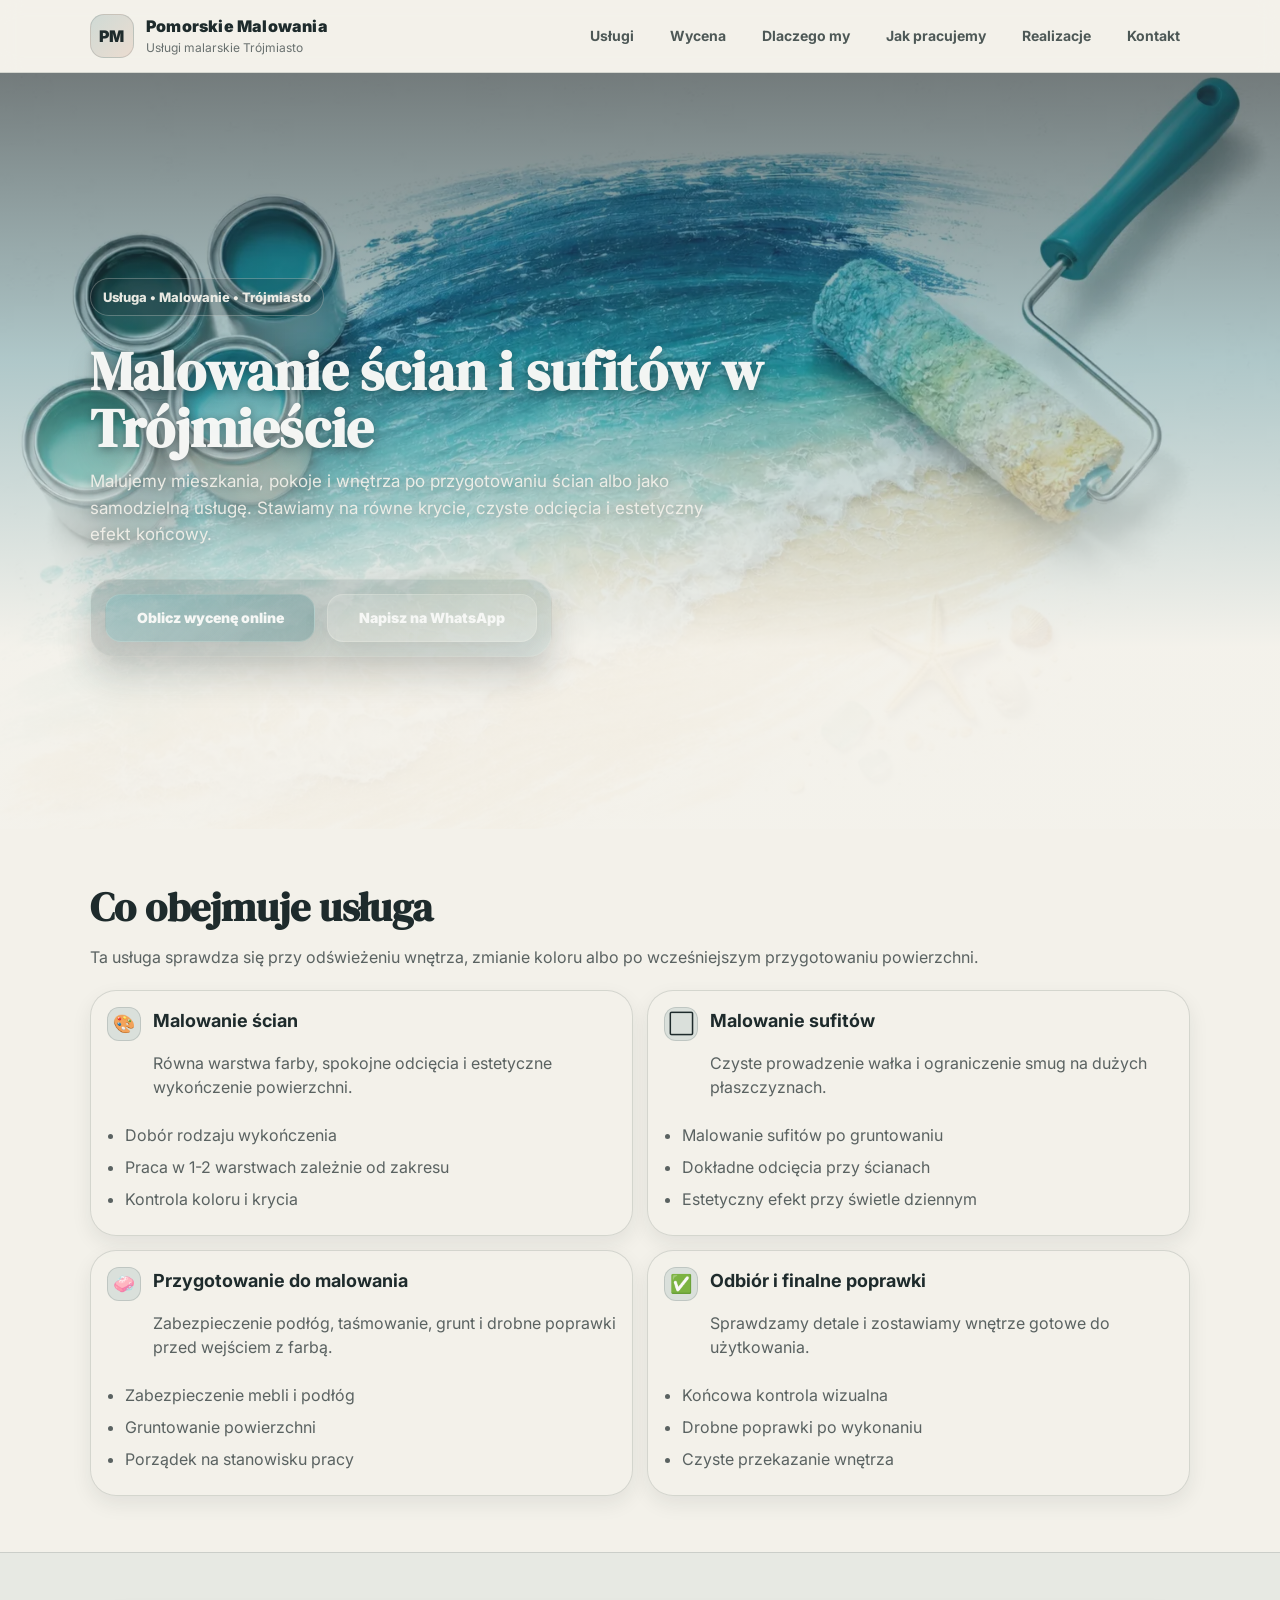
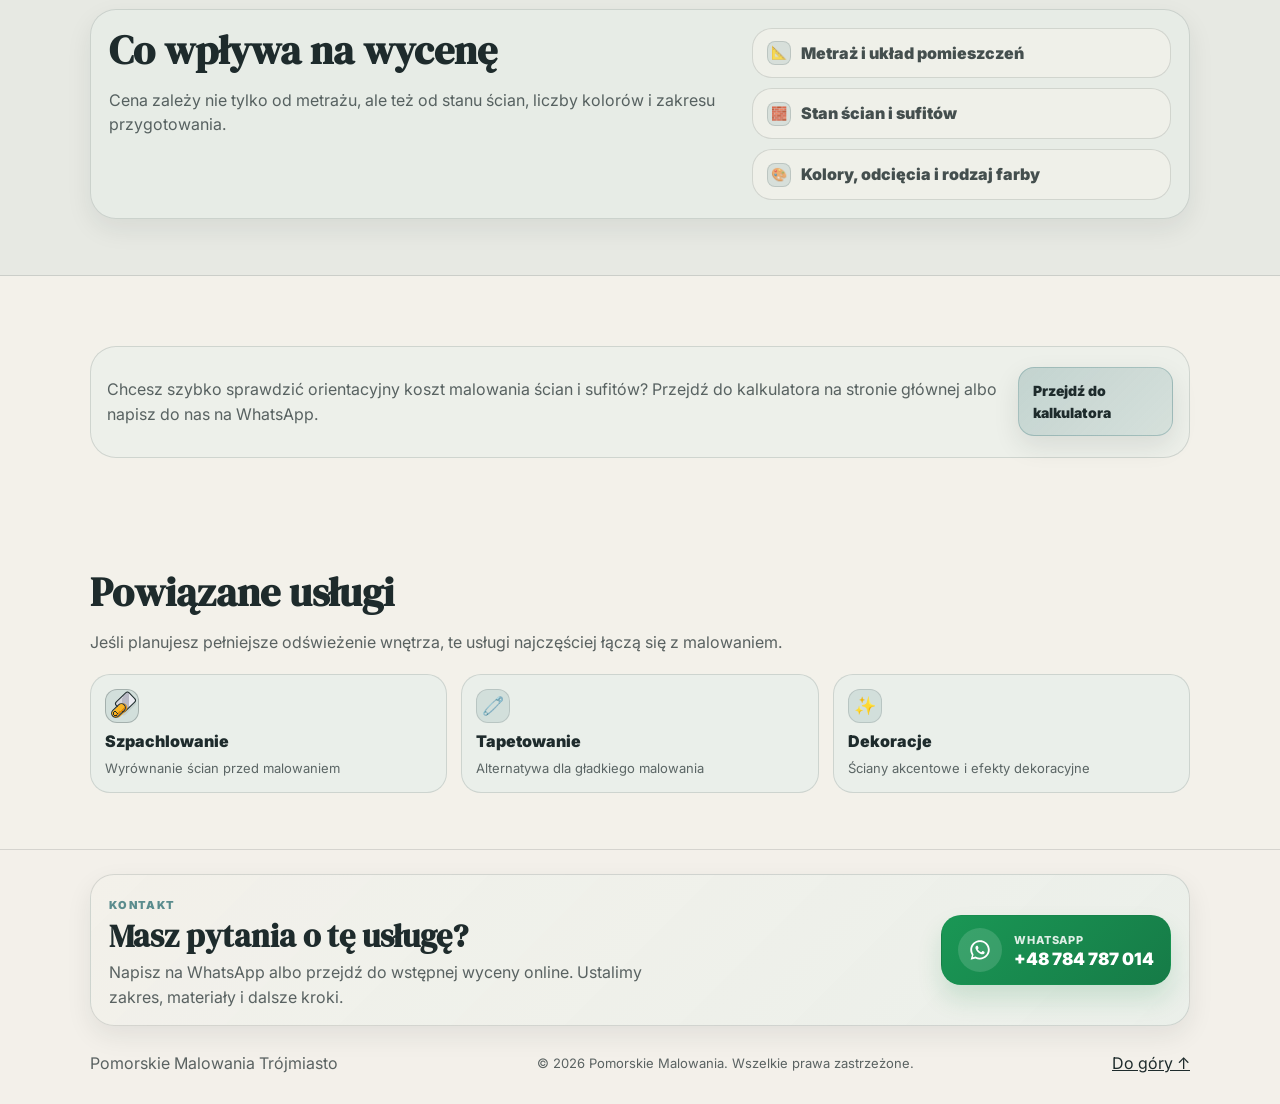
==== commit efa5aeac: "Use compressed hero texture and fix site tests" ====
--- a/malowanie-scian-sufitow-trojmiasto.html
+++ b/malowanie-scian-sufitow-trojmiasto.html
@@ -20,8 +20,8 @@
       href="https://fonts.googleapis.com/css2?family=DM+Serif+Display&family=Inter:wght@400;500;600;700;800;900&display=swap"
       rel="stylesheet"
     />
-    <link rel="preload" as="image" href="./img/hero-texture.png" />
-    <link rel="stylesheet" href="./style.css?v=20260315-9" />
+    <link rel="preload" as="image" href="./img/hero-texture.webp" />
+    <link rel="stylesheet" href="./style.css?v=20260321-1" />
     <link rel="icon" href="/favicon.ico" />
     <script type="application/ld+json">
       {
@@ -200,3 +200,4 @@
     <script src="./script.js?v=20260314-1"></script>
   </body>
 </html>
+
--- a/style.css
+++ b/style.css
@@ -317,7 +317,7 @@
   align-items: center;
   padding: 56px 0 36px;
 
-  background-image: url("./img/hero-texture.png");
+  background-image: url("./img/hero-texture.webp");
   background-size: cover;
   background-position: 65% 35%;
   background-repeat: no-repeat;
@@ -1167,3 +1167,4 @@
 
 
 
+
